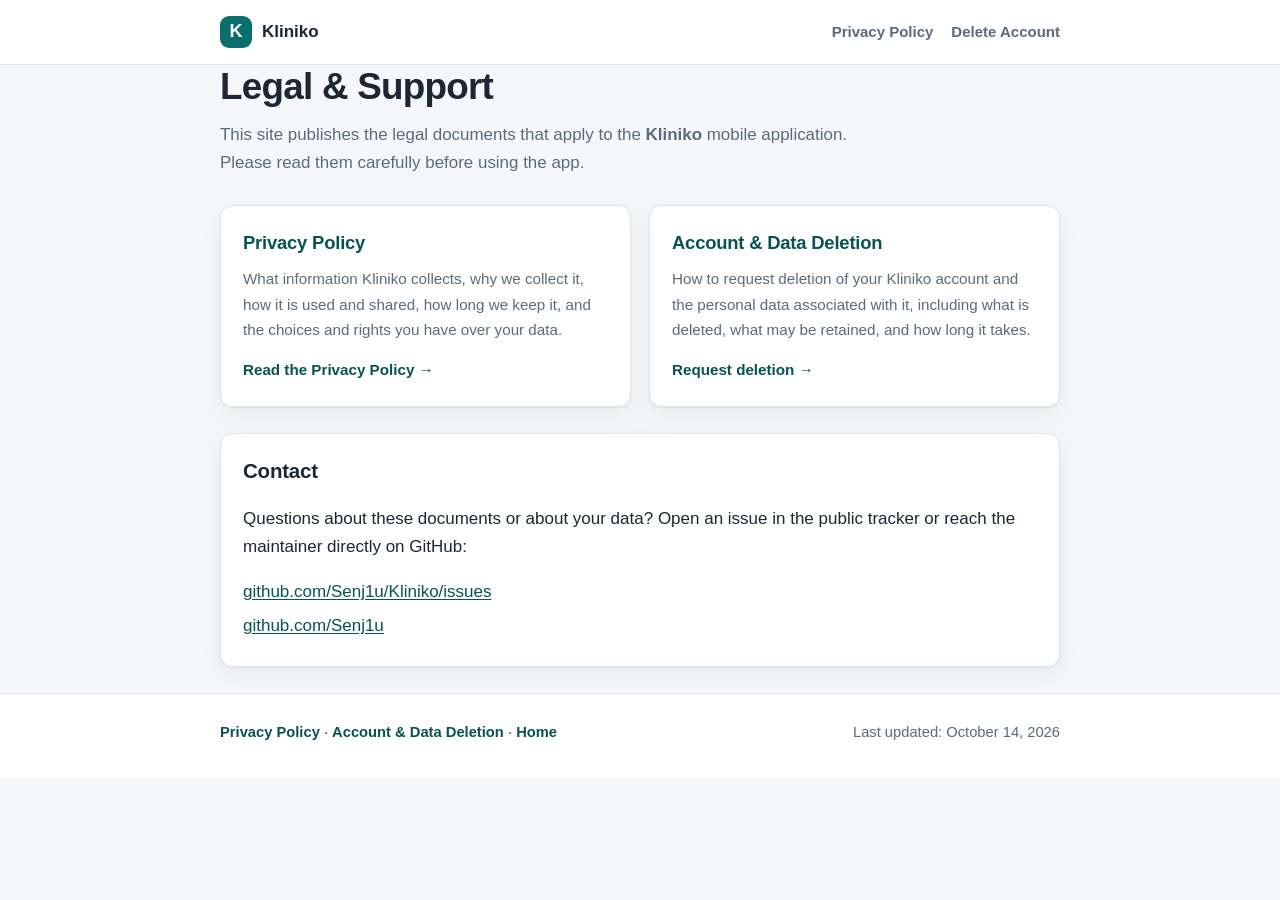
==== index.html @ 3fe558e6 "Add legal pages and GitHub Pages deployment workflow Publishes the Kliniko legal documents as a stat" ====
<!DOCTYPE html>
<html lang="en">
<head>
  <meta charset="utf-8" />
  <meta name="viewport" content="width=device-width, initial-scale=1" />
  <title>Kliniko &mdash; Legal &amp; Support</title>
  <meta name="description" content="Legal documents and support information for the Kliniko app: Privacy Policy and Account &amp; Data Deletion." />
  <link rel="stylesheet" href="assets/style.css" />
</head>
<body>
  <a class="skip-link" href="#main">Skip to content</a>

  <header class="site-header">
    <div class="wrap">
      <a class="brand" href="index.html">
        <span class="brand-mark" aria-hidden="true">K</span>
        <span class="brand-name">Kliniko</span>
      </a>
      <nav class="site-nav" aria-label="Legal documents">
        <a href="privacy.html">Privacy Policy</a>
        <a href="delete-account.html">Delete Account</a>
      </nav>
    </div>
  </header>

  <main id="main" class="wrap">
    <h1>Legal &amp; Support</h1>
    <p class="lede">
      This site publishes the legal documents that apply to the <strong>Kliniko</strong> mobile
      application. Please read them carefully before using the app.
    </p>

    <div class="cards">
      <a class="card" href="privacy.html">
        <h2>Privacy Policy</h2>
        <p>What information Kliniko collects, why we collect it, how it is used and shared, how long
          we keep it, and the choices and rights you have over your data.</p>
        <span class="card-cta">Read the Privacy Policy &rarr;</span>
      </a>

      <a class="card" href="delete-account.html">
        <h2>Account &amp; Data Deletion</h2>
        <p>How to request deletion of your Kliniko account and the personal data associated with it,
          including what is deleted, what may be retained, and how long it takes.</p>
        <span class="card-cta">Request deletion &rarr;</span>
      </a>
    </div>

    <section class="panel" aria-labelledby="contact">
      <h2 id="contact">Contact</h2>
      <p>
        Questions about these documents or about your data? Open an issue in the public tracker or
        reach the maintainer directly on GitHub:
      </p>
      <ul class="link-list">
        <li><a href="https://github.com/Senj1u/Kliniko/issues" rel="noopener">github.com/Senj1u/Kliniko/issues</a></li>
        <li><a href="https://github.com/Senj1u" rel="noopener">github.com/Senj1u</a></li>
      </ul>
    </section>
  </main>

  <footer class="site-footer">
    <div class="wrap">
      <p>
        <a href="privacy.html">Privacy Policy</a>
        <span aria-hidden="true">&middot;</span>
        <a href="delete-account.html">Account &amp; Data Deletion</a>
        <span aria-hidden="true">&middot;</span>
        <a href="index.html">Home</a>
      </p>
      <p class="muted">Last updated: October 14, 2026</p>
    </div>
  </footer>
</body>
</html>
---- assets/style.css ----
/* Kliniko legal pages — shared stylesheet (self-contained, no external requests) */
:root {
  --bg: #f5f7fa;
  --surface: #ffffff;
  --text: #1c2733;
  --muted: #5b6b7c;
  --line: #dfe5ec;
  --accent: #0b6e6e;
  --accent-dark: #075252;
  --accent-soft: #e6f2f2;
  --radius: 12px;
  --shadow: 0 1px 2px rgba(16, 32, 48, .06), 0 8px 24px rgba(16, 32, 48, .06);
}

*, *::before, *::after { box-sizing: border-box; }

html { -webkit-text-size-adjust: 100%; scroll-behavior: smooth; }

body {
  margin: 0;
  background: var(--bg);
  color: var(--text);
  font-family: -apple-system, BlinkMacSystemFont, "Segoe UI", Roboto, "Helvetica Neue", Arial, sans-serif;
  font-size: 17px;
  line-height: 1.65;
}

.wrap { width: 100%; max-width: 880px; margin: 0 auto; padding: 0 20px; }

.skip-link {
  position: absolute; left: -9999px; top: 0;
  background: var(--accent); color: #fff; padding: 10px 16px; border-radius: 0 0 8px 0; z-index: 10;
}
.skip-link:focus { left: 0; }

a { color: var(--accent-dark); text-underline-offset: 2px; }
a:hover { color: var(--accent); }
a:focus-visible { outline: 3px solid var(--accent); outline-offset: 2px; border-radius: 3px; }

/* ---------- Header ---------- */
.site-header {
  background: var(--surface);
  border-bottom: 1px solid var(--line);
  position: sticky; top: 0; z-index: 5;
}
.site-header .wrap {
  display: flex; flex-wrap: wrap; align-items: center; justify-content: space-between;
  gap: 8px 20px; min-height: 64px;
}
.brand { display: inline-flex; align-items: center; gap: 10px; text-decoration: none; color: var(--text); font-weight: 700; }
.brand-mark {
  display: inline-grid; place-items: center;
  width: 32px; height: 32px; border-radius: 9px;
  background: var(--accent); color: #fff; font-size: 18px; font-weight: 700;
}
.site-nav { display: flex; flex-wrap: wrap; gap: 18px; }
.site-nav a { text-decoration: none; color: var(--muted); font-size: 15px; font-weight: 600; }
.site-nav a:hover, .site-nav a[aria-current="page"] { color: var(--accent-dark); text-decoration: underline; }

/* ---------- Layout ---------- */
main { padding: 36px 20px 56px; }
h1 { font-size: clamp(1.7rem, 4vw, 2.3rem); line-height: 1.2; margin: 0 0 12px; letter-spacing: -.02em; }
h2 { font-size: 1.28rem; margin: 34px 0 10px; letter-spacing: -.01em; }
h3 { font-size: 1.06rem; margin: 22px 0 8px; }
p, li { color: var(--text); }
ul, ol { padding-left: 22px; }
li { margin: 6px 0; }
.lede { font-size: 1.06rem; color: var(--muted); margin: 0 0 8px; max-width: 68ch; }
.muted { color: var(--muted); font-size: .9rem; }
hr { border: 0; border-top: 1px solid var(--line); margin: 34px 0; }

/* ---------- Cards (index) ---------- */
.cards { display: grid; grid-template-columns: repeat(auto-fit, minmax(260px, 1fr)); gap: 18px; margin: 28px 0 8px; }
.card {
  display: block; background: var(--surface); border: 1px solid var(--line);
  border-radius: var(--radius); padding: 22px; text-decoration: none; color: inherit;
  box-shadow: var(--shadow); transition: transform .12s ease, border-color .12s ease;
}
.card:hover { transform: translateY(-2px); border-color: var(--accent); }
.card h2 { margin: 0 0 8px; font-size: 1.15rem; color: var(--accent-dark); }
.card p { margin: 0 0 14px; color: var(--muted); font-size: .95rem; }
.card-cta { font-weight: 600; font-size: .95rem; color: var(--accent-dark); }

/* ---------- Panels / tables ---------- */
.panel {
  background: var(--surface); border: 1px solid var(--line);
  border-radius: var(--radius); padding: 20px 22px; margin: 26px 0; box-shadow: var(--shadow);
}
.panel > :first-child { margin-top: 0; }
.panel > :last-child { margin-bottom: 0; }
.link-list { list-style: none; padding: 0; margin: 12px 0 0; }
.link-list li { margin: 6px 0; word-break: break-word; }
.meta { background: var(--accent-soft); border-left: 4px solid var(--accent); padding: 12px 16px; border-radius: 8px; margin: 18px 0; }
.meta p { margin: 0; font-size: .95rem; }

.toc { background: var(--surface); border: 1px solid var(--line); border-radius: var(--radius); padding: 18px 22px; margin: 24px 0 8px; }
.toc h2 { margin: 0 0 10px; font-size: 1rem; text-transform: uppercase; letter-spacing: .06em; color: var(--muted); }
.toc ol { margin: 0; columns: 2; column-gap: 32px; font-size: .95rem; }

table { width: 100%; border-collapse: collapse; margin: 16px 0; font-size: .95rem; background: var(--surface); }
caption { text-align: left; font-size: .9rem; color: var(--muted); padding-bottom: 8px; }
th, td { border: 1px solid var(--line); padding: 10px 12px; text-align: left; vertical-align: top; }
th { background: var(--accent-soft); font-weight: 700; }

pre {
  background: #101b26; color: #e8eef4;
  padding: 16px 18px; border-radius: 10px; margin: 18px 0;
  overflow-x: auto; font-size: .86rem; line-height: 1.6;
}
pre code { font-family: ui-monospace, SFMono-Regular, Menlo, Consolas, "Liberation Mono", monospace; }
code { font-family: ui-monospace, SFMono-Regular, Menlo, Consolas, "Liberation Mono", monospace; font-size: .92em; }

/* ---------- Footer ---------- */
.site-footer { border-top: 1px solid var(--line); background: var(--surface); padding: 26px 0 34px; }
.site-footer .wrap { display: flex; flex-wrap: wrap; gap: 6px 16px; justify-content: space-between; align-items: baseline; }
.site-footer p { margin: 0; font-size: .92rem; }
.site-footer a { text-decoration: none; font-weight: 600; }

@media (max-width: 560px) {
  body { font-size: 16px; }
  .toc ol { columns: 1; }
  main { padding-top: 26px; }
}

@media print {
  .site-header, .site-footer, .toc, .skip-link { display: none; }
  body { background: #fff; font-size: 11pt; }
  .panel, .card { box-shadow: none; border-color: #bbb; }
  a { color: inherit; }
}
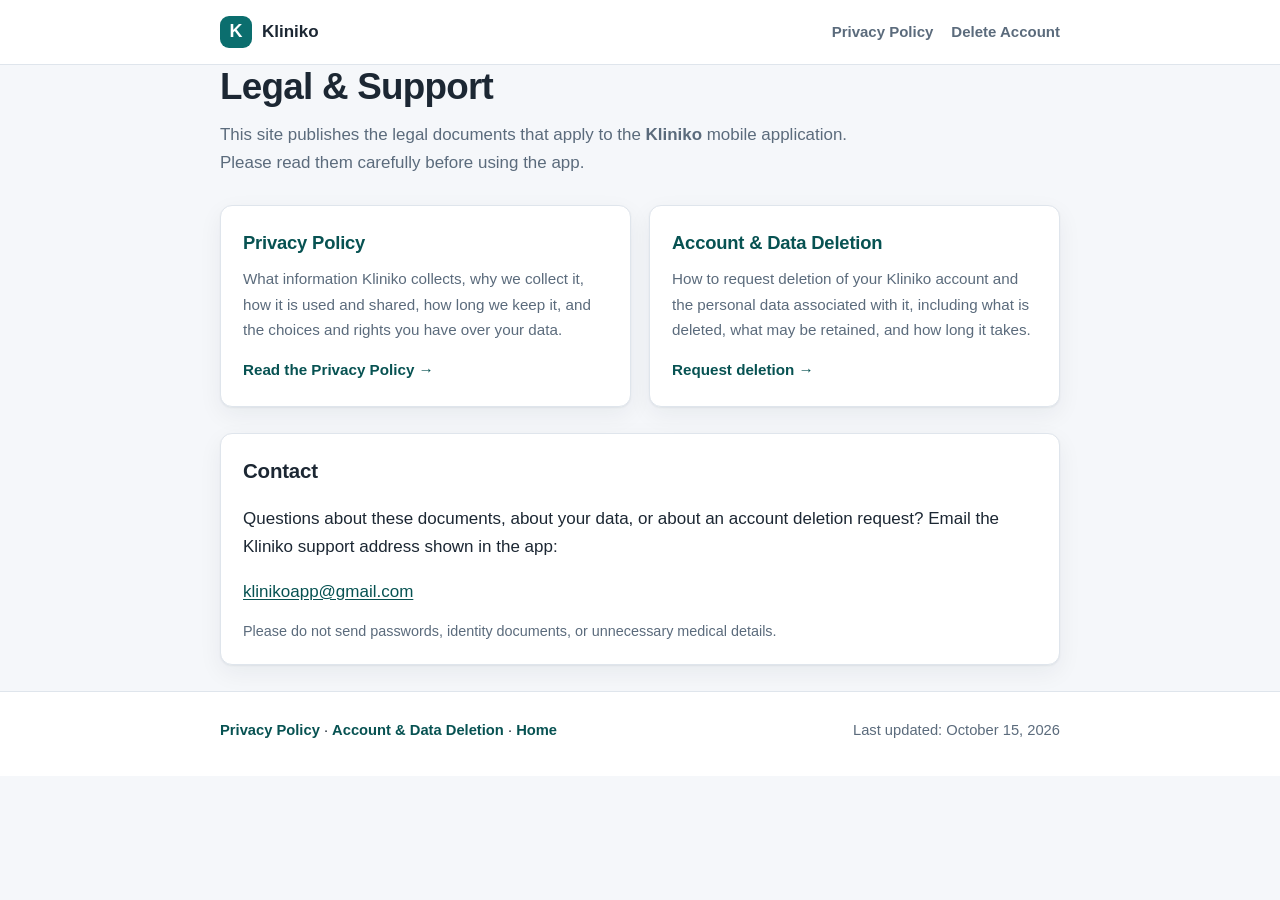
==== commit c3283fe3: "Publish corrected privacy policy and account-deletion pages - Replace privacy.html with the policy t" ====
--- a/index.html
+++ b/index.html
@@ -49,13 +49,15 @@
     <section class="panel" aria-labelledby="contact">
       <h2 id="contact">Contact</h2>
       <p>
-        Questions about these documents or about your data? Open an issue in the public tracker or
-        reach the maintainer directly on GitHub:
+        Questions about these documents, about your data, or about an account deletion request?
+        Email the Kliniko support address shown in the app:
       </p>
       <ul class="link-list">
-        <li><a href="https://github.com/Senj1u/Kliniko/issues" rel="noopener">github.com/Senj1u/Kliniko/issues</a></li>
-        <li><a href="https://github.com/Senj1u" rel="noopener">github.com/Senj1u</a></li>
+        <li><a href="mailto:klinikoapp@gmail.com">klinikoapp@gmail.com</a></li>
       </ul>
+      <p class="muted">
+        Please do not send passwords, identity documents, or unnecessary medical details.
+      </p>
     </section>
   </main>
 
@@ -68,7 +70,7 @@
         <span aria-hidden="true">&middot;</span>
         <a href="index.html">Home</a>
       </p>
-      <p class="muted">Last updated: October 14, 2026</p>
+      <p class="muted">Last updated: October 15, 2026</p>
     </div>
   </footer>
 </body>
